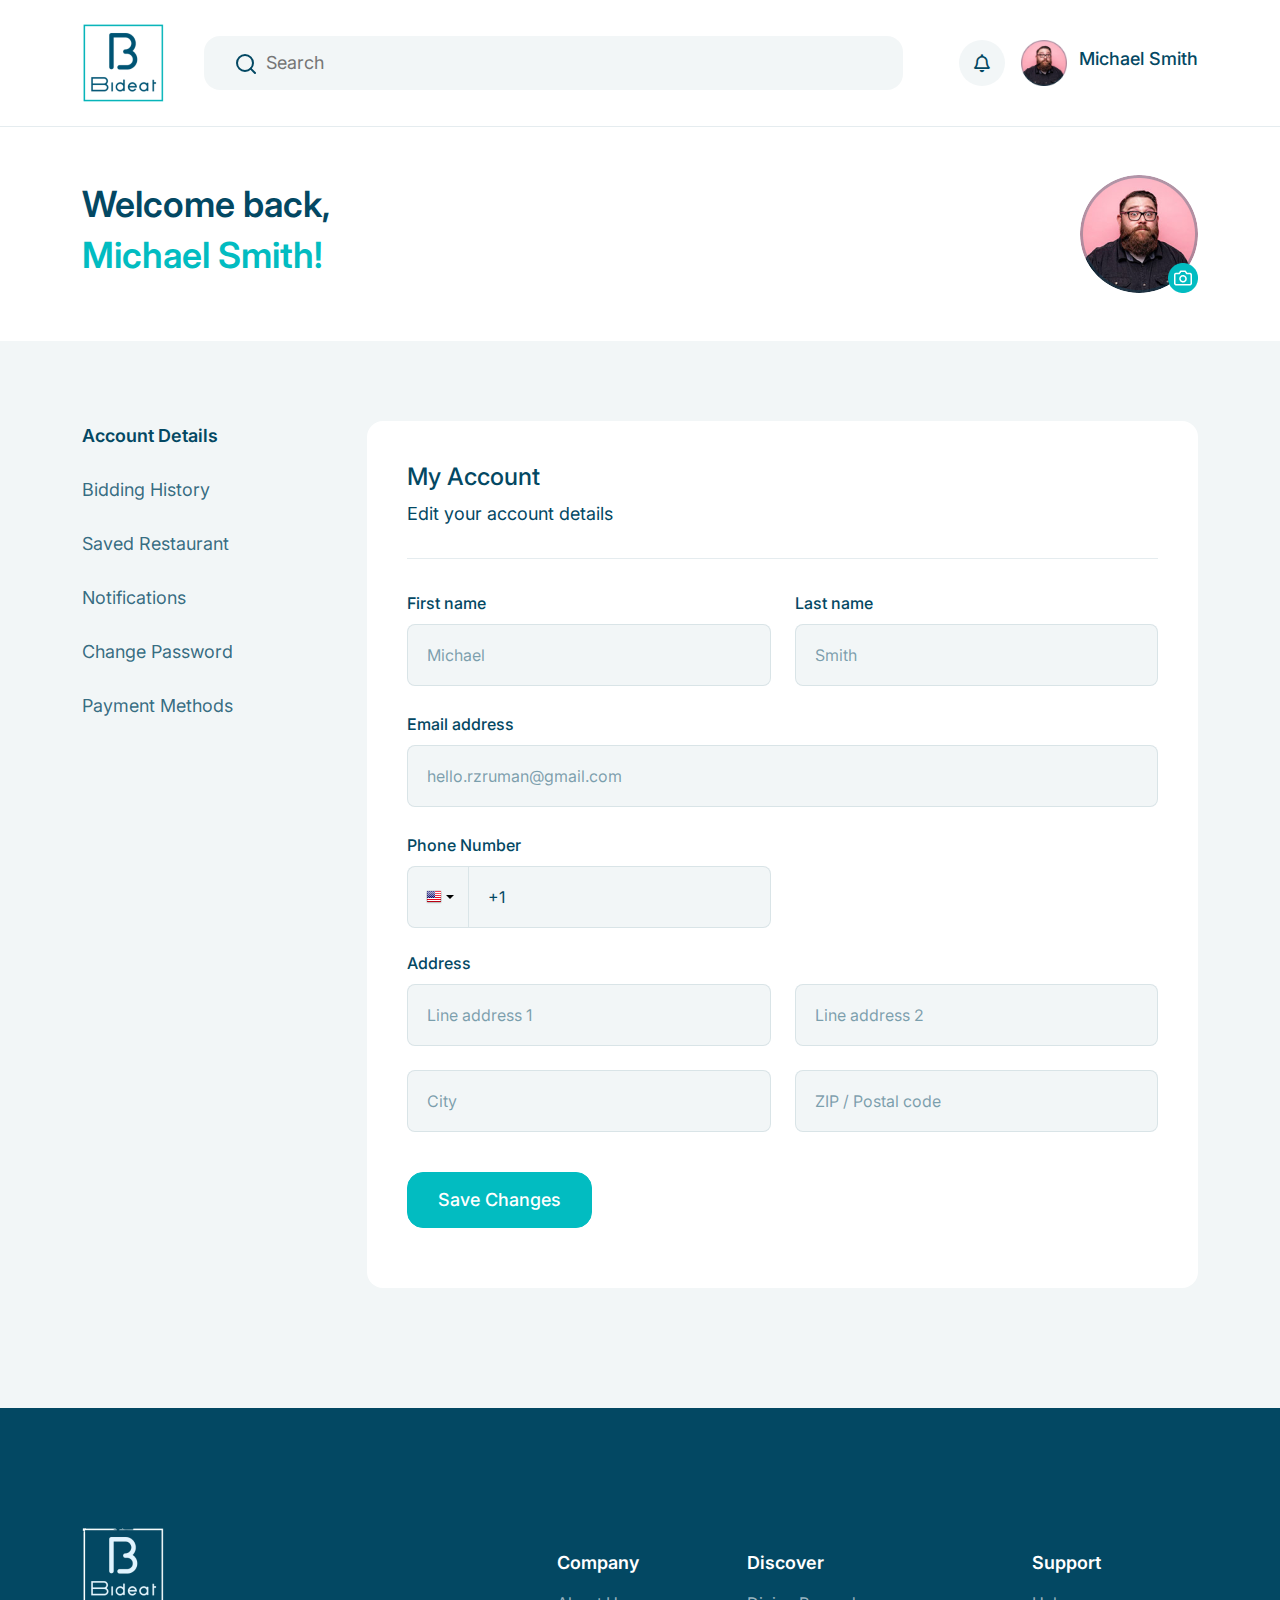
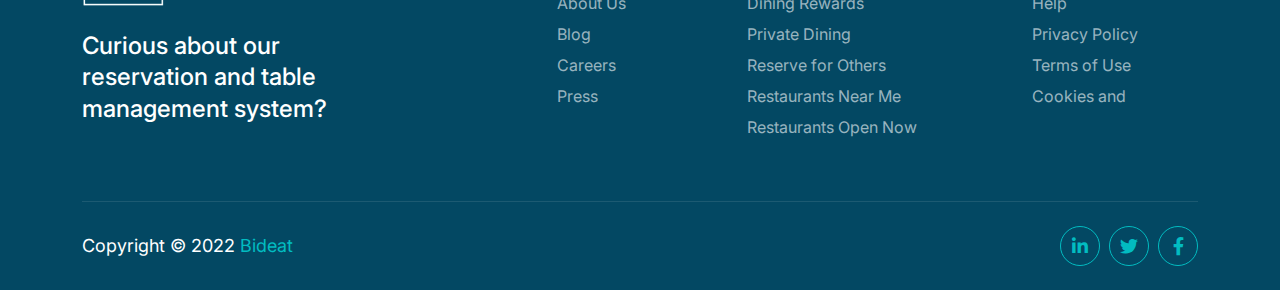
==== account.html @ 21fbded3 "bid confirmation" ====
<!DOCTYPE html>
<html lang="zxx">

<head>
    <!-- Required meta tags -->
    <meta charset="utf-8" />
    <meta name="viewport" content="width=device-width, initial-scale=1, shrink-to-fit=no" />
    <title>Bideat</title>
    <link rel="icon" href="img/favicon.png" type="image/png">
    <!-- Bootstrap CSS -->
    <link rel="stylesheet" href="css/bootstrap.min.css" />
    <!-- animate CSS -->
    <link rel="stylesheet" href="css/animate.css" />
    <!-- themify icon CSS -->
    <link rel="stylesheet" href="vendors/font-awesome/css/all.min.css" />
    <!-- swiper CSS -->
    <link rel="stylesheet" href="vendors/swiper/swiper.min.css" />
    <!-- niceselect CSS -->
    <link rel="stylesheet" href="vendors/niceselect/css/nice-select.css" />
    <!-- intlInputPhone CSS -->
    <link rel="stylesheet" href="css/intlInputPhone.min.css" />
    <!-- gijgo CSS -->
    <link href="vendors/gijgo/gijgo.min.css" rel="stylesheet" type="text/css" />
    <!-- style CSS -->
    <link rel="stylesheet" href="css/style.css" />
</head>

<body>
    <header class="cre_header_part">
        <div class="cre_header_part_wrapper">
            <nav class="navbar navbar-expand-xl navbar-light p-0">
                <div class="container custom_container">
                    <a class="navbar-brand" href="index.html">
                        <img src="img/logo.png" alt="#" srcset="img/logo_2x.png 2x" class="main_logo">
                        <img src="img/logo.png" alt="#" srcset="img/logo_2x.png 2x" class="sticky_logo">
                    </a>

                    <div class="collapse navbar-collapse justify-content-center " id="navbarNavAltMarkup">
                        <div class="search_form">
                            <form action="#">
                                <input type="text" placeholder="Search">
                                <button type="submit" class="search_icon p-0 border-0 bg-transparent">
                                    <img src="img/icon/search.svg" alt="#">
                                </button>
                            </form>
                        </div>
                    </div>
                    <div class="profile_header_btn d-flex align-items-center">
                        <div class="mobile_collaps_icon me-3 d-flex align-items-center">
                            <button class="border-0 bg-transparent d-xl-none" type="button" data-bs-toggle="offcanvas"
                                data-bs-target="#offcanvasWithBothOptions" aria-controls="offcanvasWithBothOptions">
                                <i class="fas fa-bars fs-2"></i>
                            </button>
                        </div>
                        <a class="notifation_btn me-3" href="#"><i class="far fa-bell"></i></a>
                        <div class="cre_profile_dropdown dropdown">
                            <button class="p-0 bg-transparent border-0 dropdown-toggle" type="button"
                                data-bs-toggle="dropdown" aria-expanded="false">
                                <img src="img/profile.png" alt="#" class="profile_img">
                                <h4 class="name d-none d-lg-block">Michael Smith</h4>
                            </button>
                            <div class="dropdown-menu">
                                <div class="profile_part_wrapper d-flex align-items-center justify-content-between">
                                    <div class="profile_details d-flex align-items-center">
                                        <img src="img/profile.png" alt="#" class="profile_img">
                                        <h5 class="title ms-3 mb-0">Hello, Michael! <a href="#">View profile</a> </h5>
                                    </div>
                                    <a href="#">
                                        <i class="fas fa-chevron-right"></i>
                                    </a>
                                </div>
                                <div class="dropdown-menu-item">
                                    <a class="dropdown-item" href="#">
                                        <img src="img/icon/hammer.svg" alt="#"> Bidding History
                                    </a>
                                </div>
                                <div class="dropdown-menu-item">
                                    <a class="dropdown-item" href="#">
                                        <img src="img/icon/heart_2.svg" alt="#"> Saved Restaurants
                                    </a>
                                </div>
                                <div class="dropdown-menu-item">
                                    <a class="dropdown-item" href="#">
                                        <img src="img/icon/settings.svg" alt="#"> Account
                                    </a>
                                </div>
                                <div class="dropdown-menu-item">
                                    <a class="dropdown-item" href="#">
                                        <img src="img/icon/log-out.svg" alt="#"> Log out
                                    </a>
                                </div>
                            </div>
                        </div>
                    </div>
                </div>
            </nav>
        </div>
    </header>

    <!-- profile breadcrumb here -->
    <div class="profile_breadcrumb py-5" data-bg-color="#fff">
        <div class="container custom_container">
            <div class="row align-items-center">
                <div class="col-lg-6">
                    <div class="cre_breadcrumb_content">
                        <h3 class="title">Welcome back,</h3>
                        <h3 class="name base_color_1">Michael Smith!</h3>
                    </div>
                </div>
                <div class="col-lg-6 text-lg-end">
                    <div class="cre_profile_img position-relative">
                        <img src="img/profile.png" class="rounded-pill" alt="#">
                        <label for="upload" class="position-absolute end-0 bottom-0 cursor-pointer"><img
                                src="img/upload.png" alt="#"></label>
                        <input type="file" id="upload" hidden>
                    </div>
                </div>
            </div>
        </div>
    </div>
    <!-- profile breadcrumb end -->

    <!-- section here -->
    <div class="cre_section section_padding pt-80" data-bg-color="#F2F6F7">
        <div class="container custom_container">
            <div class="row justify-content-center">
                <div class="col-lg-12">
                    <div class="account_section_wrapper">
                        <div class="row">
                            <div class="col-lg-3">
                                <div class="account_section_nav flex-column nav-pills me-3" id="v-pills-tab"
                                    role="tablist" aria-orientation="vertical">
                                    <button class="nav-link active" data-bs-toggle="pill"
                                        data-bs-target="#v-pills-Account" type="button" role="tab">
                                        Account Details
                                    </button>
                                    <button class="nav-link" data-bs-toggle="pill" data-bs-target="#v-pills-Bidding"
                                        type="button" role="tab">
                                        Bidding History
                                    </button>
                                    <button class="nav-link" data-bs-toggle="pill" data-bs-target="#v-pills-Restaurant"
                                        type="button" role="tab">
                                        Saved Restaurant
                                    </button>
                                    <button class="nav-link" data-bs-toggle="pill"
                                        data-bs-target="#v-pills-Notifications" type="button" role="tab">
                                        Notifications
                                    </button>
                                    <button class="nav-link" data-bs-toggle="pill" data-bs-target="#v-pills-Password"
                                        type="button" role="tab">
                                        Change Password
                                    </button>
                                    <button class="nav-link" data-bs-toggle="pill" data-bs-target="#v-pills-Payment"
                                        type="button" role="tab">
                                        Payment Methods
                                    </button>
                                </div>
                            </div>
                            <div class="col-lg-9">
                                <div class="tab-content" id="v-pills-tabContent">
                                    <div class="tab-pane fade show active" id="v-pills-Account" role="tabpanel">
                                        <div class="account_content_wrapper">
                                            <div class="account_content_title">
                                                <h4 class="title">My Account</h4>
                                                <p class="description">Edit your account details</p>
                                            </div>
                                            <form action="#">
                                                <div class="form_content_wrapper">
                                                    <div class="row">
                                                        <div class="col-lg-6">
                                                            <div class="form-group">
                                                                <label for="first_name">First name</label>
                                                                <input type="text" id="first_name" name="first_name"
                                                                    class="form-control cu_input" placeholder="Michael">
                                                            </div>
                                                        </div>
                                                        <div class="col-lg-6">
                                                            <div class="form-group">
                                                                <label for="last_name">Last name</label>
                                                                <input type="text" id="last_name" name="last_name"
                                                                    class="form-control cu_input" placeholder="Smith">
                                                            </div>
                                                        </div>
                                                    </div>
                                                    <div class="form-group">
                                                        <label for="email">Email address</label>
                                                        <input type="email" id="email" name="email"
                                                            class="form-control cu_input"
                                                            placeholder="hello.rzruman@gmail.com">
                                                    </div>
                                                    <div class="row">
                                                        <div class="col-lg-6">
                                                            <div class="form-group">
                                                                <label for="mobile-number1">Phone Number</label>
                                                                <input type="tel" id="mobile-number1"
                                                                    class="form-control cu_input"
                                                                    placeholder="Phone number">
                                                            </div>
                                                        </div>
                                                    </div>
                                                    <div class="row">
                                                        <label for="address_1">Address</label>
                                                        <div class="col-lg-6">
                                                            <div class="form-group">
                                                                <input type="text" id="address_1" name="address_1"
                                                                    class="form-control cu_input"
                                                                    placeholder="Line address 1">
                                                            </div>
                                                        </div>
                                                        <div class="col-lg-6">
                                                            <div class="form-group">
                                                                <input type="text" id="address_1" name="address_2"
                                                                    class="form-control cu_input"
                                                                    placeholder="Line address 2">
                                                            </div>
                                                        </div>
                                                        <div class="col-lg-6">
                                                            <div class="form-group">
                                                                <input type="text" id="City" name="City"
                                                                    class="form-control cu_input" placeholder="City">
                                                            </div>
                                                        </div>
                                                        <div class="col-lg-6">
                                                            <div class="form-group">
                                                                <input type="text" id="Postal_code" name="Postal_code"
                                                                    class="form-control cu_input"
                                                                    placeholder="ZIP / Postal code">
                                                            </div>
                                                        </div>
                                                    </div>
                                                    <button type="submit" class="cu_btn btn_3 mt-3 rounded-4">Save
                                                        Changes</button>
                                                </div>
                                            </form>
                                        </div>
                                    </div>
                                    <div class="tab-pane fade" id="v-pills-Bidding" role="tabpanel">
                                        <div class="account_content_wrapper">
                                            <div class="table_content_title mb-3 d-flex align-items-center justify-content-between">
                                                <h4 class="title">My Bids</h4>
                                                <div class="tab_select_item">
                                                    <h5 class="mb-0">Today</h5>
                                                    <select class="niceSelect">
                                                        <option selected>Time</option>
                                                        <option value="1">5pm-7pm</option>
                                                        <option value="2">7pm-9pm</option>
                                                        <option value="3">9pm-11pm</option>
                                                    </select>
                                                </div>
                                            </div>
                                            <table class="table">
                                                <thead>
                                                    <tr>
                                                        <th scope="col">Item name</th>
                                                        <th scope="col">Bid amount</th>
                                                        <th scope="col">Total bids</th>
                                                        <th scope="col">Bid Status</th>
                                                        <th scope="col">Time left</th>
                                                    </tr>
                                                </thead>
                                                <tbody>
                                                    <tr>
                                                        <th scope="row">
                                                            <div class="card_box d-flex align-items-center">
                                                                <img src="img/card_img_01.png" alt="#">
                                                                <h5 class="fs-6 ms-2">
                                                                    <a href="#">Bavette's Bar & <br> Boeuf, Chicago</a>
                                                                </h5>
                                                            </div>
                                                        </th>
                                                        <td>$40.0</td>
                                                        <td>20</td>
                                                        <td><span data-bg-color="#02BCC1">Won</span></td>
                                                        <td>Expired</td>
                                                    </tr>
                                                    <tr>
                                                        <th scope="row">
                                                            <div class="card_box d-flex align-items-center">
                                                                <img src="img/card_img_02.png" alt="#">
                                                                <h5 class="fs-6 ms-2">
                                                                    <a href="#">Bavette's Bar & <br> Boeuf, Chicago</a>
                                                                </h5>
                                                            </div>
                                                        </th>
                                                        <td>$40.0</td>
                                                        <td>20</td>
                                                        <td><span data-bg-color="#034863">Lost</span></td>
                                                        <td>Expired</td>
                                                    </tr>
                                                    <tr>
                                                        <th scope="row">
                                                            <div class="card_box d-flex align-items-center">
                                                                <img src="img/card_img_03.png" alt="#">
                                                                <h5 class="fs-6 ms-2">
                                                                    <a href="#">Bavette's Bar & <br> Boeuf, Chicago</a>
                                                                </h5>
                                                            </div>
                                                        </th>
                                                        <td>$40.0</td>
                                                        <td>20</td>
                                                        <td><span class="heading_color" data-bg-color="#C7DDE5">Highest Bidder</span></td>
                                                        <td>01:15:01:21</td>
                                                    </tr>
                                                    <tr>
                                                        <th scope="row">
                                                            <div class="card_box d-flex align-items-center">
                                                                <img src="img/card_img_04.png" alt="#">
                                                                <h5 class="fs-6 ms-2">
                                                                    <a href="#">Bavette's Bar & <br> Boeuf, Chicago</a>
                                                                </h5>
                                                            </div>
                                                        </th>
                                                        <td>$40.0</td>
                                                        <td>20</td>
                                                        <td><span data-bg-color="#ED401A">Outbid</span></td>
                                                        <td>01:15:01:21</td>
                                                    </tr>
                                                </tbody>
                                            </table>
                                        </div>
                                    </div>
                                    <div class="tab-pane fade" id="v-pills-Restaurant" role="tabpanel">
                                        <div class="account_content_wrapper">
                                            <div class="account_content_title">
                                                <h4 class="title">Saved Restaurants</h4>
                                            </div>
                                            <div class="row">
                                                <div class="col-lg-12">
                                                    <div class="restaurent_list d-flex flex-wrap justify-content-between align-items-center">
                                                        <div class="restaurent_content_wrapper d-flex flex-wrap align-items-center">
                                                            <img src="img/restaurent_img_01.png" alt="#">
                                                            <div class="restaurent_content ms-md-4 mt-3 mt-md-0">
                                                                <h5 class="fs-6">Bavette's Bar & Boeuf, Chicago</h5>
                                                                <p class="description">218 W Kinzie St, Chicago, IL 60654</p>
                                                                <div class="rating fs-6 d-flex align-items-center">
                                                                    <i class="fas fa-star me-1 base_color_3"></i>
                                                                    <i class="fas fa-star me-1 base_color_3"></i>
                                                                    <i class="fas fa-star me-1 base_color_3"></i>
                                                                    <i class="fas fa-star me-1 base_color_3"></i>
                                                                    <i class="fas fa-star me-1 base_color_3"></i>
                                                                    5.0
                                                                </div>
                                                                <h6 class="d-flex align-items-center">
                                                                    <a href="#" class="save_btn">
                                                                        <div class="tricker">
                                                                            <img src="img/icon/heart_1.svg" alt="#">
                                                                        </div>
                                                                        Remove from saved restaurants
                                                                    </a>
                                                                </h6>
                                                            </div>
                                                        </div>
                                                        <a href="#" class="cu_btn btn_3 mt-3 rounded-4">Place a Bid</a>
                                                    </div>
                                                    <div class="restaurent_list d-flex flex-wrap justify-content-between align-items-center">
                                                        <div class="restaurent_content_wrapper d-flex flex-wrap align-items-center">
                                                            <img src="img/restaurent_img_01.png" alt="#">
                                                            <div class="restaurent_content ms-md-4 mt-3 mt-md-0">
                                                                <h5 class="fs-6">Bavette's Bar & Boeuf, Chicago</h5>
                                                                <p class="description">218 W Kinzie St, Chicago, IL 60654</p>
                                                                <div class="rating fs-6 d-flex align-items-center">
                                                                    <i class="fas fa-star me-1 base_color_3"></i>
                                                                    <i class="fas fa-star me-1 base_color_3"></i>
                                                                    <i class="fas fa-star me-1 base_color_3"></i>
                                                                    <i class="fas fa-star me-1 base_color_3"></i>
                                                                    <i class="fas fa-star me-1 base_color_3"></i>
                                                                    5.0
                                                                </div>
                                                                <h6 class="d-flex align-items-center">
                                                                    <a href="#" class="save_btn">
                                                                        <div class="tricker">
                                                                            <img src="img/icon/heart_1.svg" alt="#">
                                                                        </div>
                                                                        Remove from saved restaurants
                                                                    </a>
                                                                </h6>
                                                            </div>
                                                        </div>
                                                        <a href="#" class="cu_btn btn_3 mt-3 rounded-4">Place a Bid</a>
                                                    </div>
                                                </div>
                                            </div>
                                        </div>
                                    </div>
                                    <div class="tab-pane fade" id="v-pills-Notifications" role="tabpanel">
                                        <div class="account_content_wrapper">
                                            <div class="account_content_title">
                                                <h4 class="title">Notifications</h4>
                                            </div>
                                            <form action="#">
                                                <h5 class="title mb-2">Notify me when:</h5>
                                                <div class="form-check mb-1">
                                                    <input class="form-check-input" type="checkbox" value="" id="invalidCheck1">
                                                    <label class="form-check-label mb-0" for="invalidCheck1">
                                                        Another user outbids me
                                                    </label>
                                                </div>
                                                <div class="form-check mb-1">
                                                    <input class="form-check-input" type="checkbox" value="" id="invalidCheck2">
                                                    <label class="form-check-label mb-0" for="invalidCheck2">
                                                        The bidding process end
                                                    </label>
                                                </div>
                                                <h5 class="title mb-2 mt-4">Notify me by:</h5>
                                                <div class="form-check mb-1">
                                                    <input class="form-check-input" type="checkbox" value="" id="invalidCheck3">
                                                    <label class="form-check-label mb-0" for="invalidCheck3">
                                                        Another user outbids me
                                                    </label>
                                                </div>
                                                <div class="form-check mb-1">
                                                    <input class="form-check-input" type="checkbox" value="" id="invalidCheck4">
                                                    <label class="form-check-label mb-0" for="invalidCheck4">
                                                        The bidding process end
                                                    </label>
                                                </div>
                                                <button type="submit" class="cu_btn btn_3 mt-3 rounded-4">Save</button>
                                            </form>
                                        </div>
                                    </div>
                                    <div class="tab-pane fade" id="v-pills-Password" role="tabpanel">
                                        <div class="account_content_wrapper">
                                            <div class="account_content_title">
                                                <h4 class="title">Change Password</h4>
                                                <p class="description">Please choose a password that is at least 8 characters long.</p>
                                            </div>
                                            <form action="#">
                                                <div class="row">
                                                    <div class="col-lg-6">
                                                        <div class="form_content_wrapper">
                                                            <div class="form-group">
                                                                <label for="email">Old password</label>
                                                                <input type="password" id="old_password" name="old_password"
                                                                    class="form-control cu_input" placeholder="Old password">
                                                            </div>
                                                            <div class="form-group">
                                                                <label for="email">New password</label>
                                                                <input type="password" id="new_password" name="new_password"
                                                                    class="form-control cu_input" placeholder="New password">
                                                            </div>
                                                            <div class="form-group">
                                                                <label for="email">Confirm new password</label>
                                                                <input type="password" id="confirm_password" name="confirm_password"
                                                                    class="form-control cu_input" placeholder="New password">
                                                            </div>
                                                            <button type="submit" class="cu_btn btn_3 mt-3 rounded-4">Update Password</button>
                                                        </div>
                                                    </div>
                                                </div>
                                            </form>
                                        </div>
                                    </div>
                                    <div class="tab-pane fade" id="v-pills-Payment" role="tabpanel">
                                        <div class="account_content_wrapper">
                                            <div class="account_content_title">
                                                <h4 class="title">Payment Methods</h4>
                                            </div>
                                            <div class="payment_content_wrapper text-center pt-lg-4">
                                                <img src="img/icon/payment.svg" alt="#" class="mb-4">
                                                <h5 class="title mb-3">No payment methods added</h5>
                                                <p class="description">Add cards to your account for faster checkouts with <br>
                                                 reservation holds, takeout, experiences, and much more.</p>
                                                 <button type="button" class="cu_btn btn_3 mt-4 rounded-4" data-bs-toggle="modal" data-bs-target="#Payment_Method">
                                                    Add Payment Method
                                                  </button>
                                            </div>
                                        </div>
                                    </div>
                                </div>
                            </div>
                        </div>
                    </div>
                </div>
            </div>
        </div>
    </div>
    <!-- section end -->

    <!-- Modal -->
    <div class="payment_method_modal modal fade" id="Payment_Method" tabindex="-1" aria-labelledby="Payment_MethodLabel" aria-hidden="true">
        <div class="modal-dialog modal-dialog-centered modal-lg">
            <div class="modal-content">
                <form action="#"></form>
                    <div class="modal-header align-items-start">
                        <div class="header-content">
                            <h4 class="modal-title mb-2" id="Payment_MethodLabel">Add Payment Method</h4>
                            <p class="description">Your full card number won’t be shared with restaurants, and your 
                                card will only be charged when you opt to pay with Bideat.</p>
                        </div>
                        <button type="button" class="btn-close" data-bs-dismiss="modal" aria-label="Close"></button>
                    </div>
                    <div class="modal-body form_content_wrapper py-lg-4 my-3">
                        <div class="row">
                            <div class="col-lg-6">
                                <div class="form-group">
                                    <input type="text" id="card_name" name="card_name" class="form-control cu_input"
                                    placeholder="Name on card">
                                </div>
                            </div>
                            <div class="col-lg-6">
                                <div class="form-group">
                                    <input type="text" id="card_number" name="card_number" class="form-control cu_input"
                                    placeholder="1234 1234 1254 1541">
                                </div>
                            </div>
                            <div class="col-lg-4">
                                <div class="form-group">
                                    <input type="text" id="MM/YY" name="MM/YY" class="form-control cu_input"
                                    placeholder="MM/YY">
                                </div>
                            </div>
                            <div class="col-lg-4">
                                <div class="form-group">
                                    <input type="text" id="CVV" name="CVV" class="form-control cu_input"
                                    placeholder="CVV">
                                </div>
                            </div>
                            <div class="col-lg-4">
                                <div class="form-group">
                                    <input type="text" id="zip_code" name="zip_code" class="form-control cu_input"
                                    placeholder="ZIp code">
                                </div>
                            </div>
                        </div>
                    </div>
                    <div class="modal-footer">
                        <button type="button" class="p-0 border-0 bg-transparent cancel_btn me-4" data-bs-dismiss="modal">Cancel</button>
                        <button type="button" class="cu_btn btn_3">Add Payment Method</button>
                    </div>
                </form>
            </div>
        </div>
    </div>

    <!-- footer section here -->
    <section class="cre_footer_section padding_top" data-bg-color="#034863">
        <div class="container custom_container">
            <div class="row justify-content-between">
                <div class="col-lg-5 col-sm-12">
                    <div class="cre_footer_widget">
                        <img src="img/footer_logo.png" alt="#" srcset="img/logo_2x.png 2x" class="footer_logo mb-4">
                        <h4 class="description text-white">Curious about our <br> reservation and table <br> management
                            system?</h4>
                    </div>
                </div>
                <div class="col-lg-2 col-sm-4">
                    <div class="cre_footer_widget mt-lg-4">
                        <h2 class="widget_title">
                            Company
                        </h2>
                        <ul class="footer_menu">
                            <li><a href="#">About Us</a></li>
                            <li><a href="#">Blog</a></li>
                            <li><a href="#">Careers</a></li>
                            <li><a href="#">Press</a></li>
                        </ul>
                    </div>
                </div>
                <div class="col-lg-3 col-sm-4">
                    <div class="cre_footer_widget mt-lg-4">
                        <h2 class="widget_title">
                            Discover
                        </h2>
                        <ul class="footer_menu">
                            <li><a href="#">Dining Rewards</a></li>
                            <li><a href="#">Private Dining</a></li>
                            <li><a href="#">Reserve for Others</a></li>
                            <li><a href="#">Restaurants Near Me</a></li>
                            <li><a href="#">Restaurants Open Now</a></li>
                        </ul>
                    </div>
                </div>
                <div class="col-lg-2 col-sm-4">
                    <div class="cre_footer_widget mt-lg-4">
                        <h2 class="widget_title">
                            Support
                        </h2>
                        <ul class="footer_menu">
                            <li><a href="#">Help</a></li>
                            <li><a href="#">Privacy Policy</a></li>
                            <li><a href="#">Terms of Use</a></li>
                            <li><a href="#">Cookies and</a></li>
                        </ul>
                    </div>
                </div>
                <div class="cre_col_lg_12">
                    <div class="cre_copyright_content d-sm-flex align-items-center justify-content-between">
                        <div class="copyright_content_inner">
                            <p>Copyright © 2022 <span class="base_color_1">Bideat</span></p>
                        </div>
                        <div class="copyright_content_inner">
                            <div class="social_icon">
                                <a href="#"><i class="fab fa-linkedin-in"></i></a>
                                <a href="#"><i class="fab fa-twitter"></i></a>
                                <a href="#"><i class="fab fa-facebook-f"></i></a>
                            </div>
                        </div>
                    </div>
                </div>
            </div>
        </div>
    </section>
    <!-- footer section end -->

    <!--offcanvas menu -->
    <div class="offcanvas offcanvas-start" data-bs-scroll="true" tabindex="-1" id="offcanvasWithBothOptions"
        aria-labelledby="offcanvasWithBothOptionsLabel">
        <div class="offcanvas-header">
            <img src="img/logo.png" alt="#" srcset="img/logo_2x.png 2x" class="main_logo">
            <button type="button" class="btn-close" data-bs-dismiss="offcanvas" aria-label="Close"></button>
        </div>
        <div class="offcanvas-body">
            <div class="search_form">
                <form action="#">
                    <input type="text" placeholder="Search">
                    <button type="submit" class="search_icon p-0 border-0 bg-transparent">
                        <img src="img/icon/search.svg" alt="#">
                    </button>
                </form>
            </div>
        </div>
    </div>



    <a class="cre_top_scroll">
        <i class="fas fa-angle-up"></i>
    </a>

    <!-- jquery slim -->
    <script src="js/jquery.min.js"></script>
    <!-- jquery slim -->
    <script src="js/popper.min.js"></script>
    <!-- bootstarp js -->
    <script src="js/bootstrap.min.js"></script>
    <!-- swiper js -->
    <script src="vendors/swiper/swiper.min.js"></script>
    <!-- wow js -->
    <script src="vendors/wow/wow.min.js"></script>
    <!-- niceselect js -->
    <script src="vendors/niceselect/js/jquery.nice-select.min.js"></script>
    <!-- intlInputPhone js -->
    <script src="js/intlInputPhone.min.js"></script>
    <!-- gijgo js -->
    <script src="vendors/gijgo/gijgo.min.js" type="text/javascript"></script>
    <!-- custom js -->
    <script src="js/custom.js"></script>
</body>

</html>
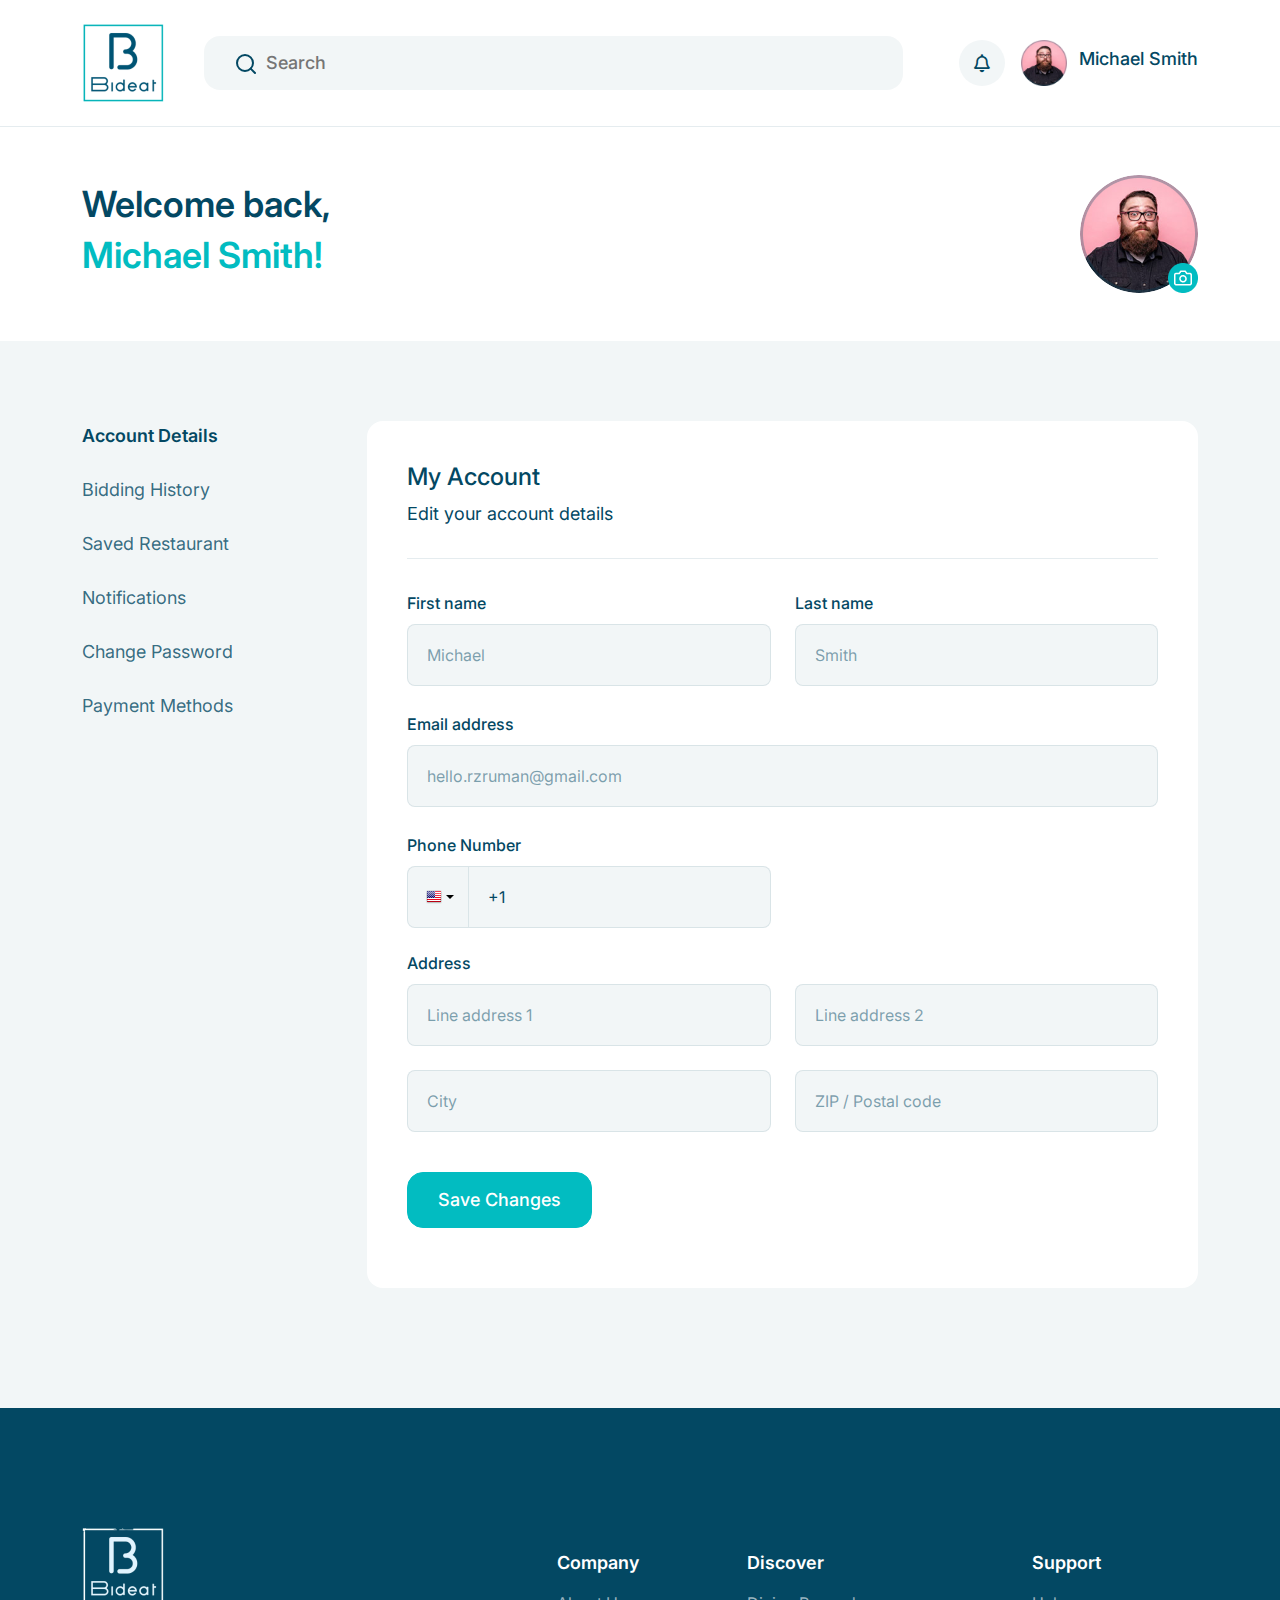
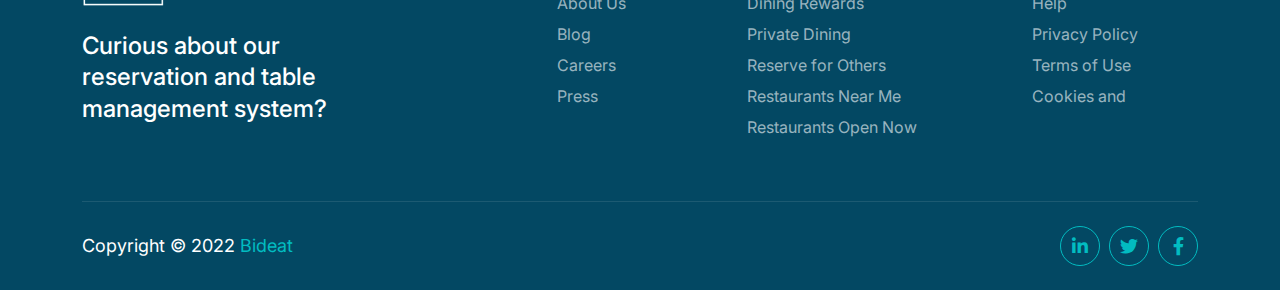
==== commit 13acabf6: "sub page" ====
--- a/account.html
+++ b/account.html
@@ -238,20 +238,12 @@
                                         <div class="account_content_wrapper">
                                             <div class="table_content_title mb-3 d-flex align-items-center justify-content-between">
                                                 <h4 class="title">My Bids</h4>
-                                                <div class="tab_select_item">
-                                                    <h5 class="mb-0">Today</h5>
-                                                    <select class="niceSelect">
-                                                        <option selected>Time</option>
-                                                        <option value="1">5pm-7pm</option>
-                                                        <option value="2">7pm-9pm</option>
-                                                        <option value="3">9pm-11pm</option>
-                                                    </select>
-                                                </div>
+                                                
                                             </div>
                                             <table class="table">
                                                 <thead>
                                                     <tr>
-                                                        <th scope="col">Item name</th>
+                                                        <th scope="col">Restaurant</th>
                                                         <th scope="col">Bid amount</th>
                                                         <th scope="col">Total bids</th>
                                                         <th scope="col">Bid Status</th>
--- a/css/style.css
+++ b/css/style.css
@@ -220,7 +220,7 @@
 
 @media (min-width: 1300px) {
   .custom_container {
-    max-width: 1200px;
+    max-width: 1270px;
   }
 }
 .cre_section_title {
@@ -366,6 +366,98 @@
   margin-bottom: 40px;
 }
 
+.border_top {
+  border-top: 1px solid rgba(3, 72, 99, 0.15);
+}
+
+.reset_password_wrapper {
+  box-shadow: 0 20px 70px rgba(178, 135, 135, 0.15);
+  background-color: #fff;
+  border-radius: 6px;
+}
+.reset_password_wrapper .content_header {
+  padding: 25px 30px;
+  border-bottom: 1px solid rgba(3, 72, 99, 0.1);
+}
+.reset_password_wrapper .main_content {
+  padding: 40px 40px 25px;
+  text-align: left;
+}
+.reset_password_wrapper .main_content .title {
+  margin-bottom: 30px;
+  font-weight: 600;
+}
+.reset_password_wrapper .main_content .desription {
+  margin-bottom: 15px;
+}
+.reset_password_wrapper .main_content .note {
+  margin: 40px 0 25px;
+  text-align: center;
+}
+.reset_password_wrapper .main_content .note a {
+  color: #034863;
+  font-weight: 600;
+  text-transform: capitalize;
+}
+.reset_password_wrapper .main_content .note a:hover {
+  color: #02BCC1;
+}
+.reset_password_wrapper .content_footer {
+  padding: 20px;
+  background-color: #F2F6F7;
+}
+.reset_password_wrapper .content_footer a {
+  color: #034863;
+  font-weight: 600;
+}
+.reset_password_wrapper .content_footer a:hover {
+  color: #02BCC1;
+}
+
+@media (max-width: 991px) {
+  .reset_password_wrapper {
+    padding: 30px 15px;
+  }
+
+  .reset_password_wrapper p {
+    font-size: 18px;
+    line-height: 28px;
+  }
+
+  .reset_password_wrapper .content_header {
+    padding: 25px 15px;
+  }
+  .reset_password_wrapper .main_content {
+    padding: 20px 0 20px;
+    text-align: center;
+  }
+  .reset_password_wrapper .main_content .title {
+    margin-bottom: 15px;
+  }
+  .reset_password_wrapper .main_content .note {
+    margin: 20px 0 15px;
+  }
+  .reset_password_wrapper .content_footer {
+    padding: 15px;
+  }
+}
+.cre_tarms_wrapper .title {
+  margin-bottom: 15px;
+}
+
+.cre_tarms_wrapper .tarms_item .description:not(:last-child) {
+  margin-bottom: 15px;
+}
+
+ul.list-style {
+  margin: 0;
+  padding: 0 0 0 19px;
+}
+
+ul.list-style li {
+  margin-bottom: 10px;
+}
+
 /**************** common css end ****************/
 /******** base color css ********/
 button:active {
@@ -771,10 +863,10 @@
   background: rgba(3, 72, 99, 0.05);
   border-radius: 16px;
   border: 0px solid transparent;
-  font-weight: 400;
+  font-weight: 500;
   font-size: 18px;
   line-height: 30px;
-  color: rgba(3, 13, 17, 0.4);
+  color: #030D11;
   padding: 12px 62px;
 }
 
@@ -1169,6 +1261,10 @@
 .slider_pagination span.slider_prev_one:hover img, .slider_pagination span.slider_next_one:hover img {
   filter: brightness(0) invert(1);
 }
+.slider_pagination span.slider_prev_one.base_bg:hover, .slider_pagination span.slider_next_one.base_bg:hover {
+  background-color: #02BCC1;
+  border-color: #02BCC1;
+}
 
 .restaurants_thumb .slider_nav {
   z-index: 9;
@@ -1326,6 +1422,9 @@
   border-bottom: 1px solid rgba(188, 188, 188, 0.37);
 }
 
+.cre_card_item .card_thumb img {
+  width: 100%;
+}
 .cre_card_item.style_01 {
   background-color: #034863;
   border-radius: 16px;
@@ -1335,6 +1434,9 @@
 .cre_card_item.style_01 .card_content_wrapper {
   padding: 27px 30px;
 }
+.cre_card_item.style_01 .card_content_wrapper span {
+  display: block;
+}
 .cre_card_item.style_02 {
   background-color: #fff;
   border-radius: 16px;
@@ -1343,6 +1445,9 @@
 .cre_card_item.style_02 .card_content_wrapper {
   padding: 27px 30px;
 }
+.cre_card_item.style_02 .card_content_wrapper span {
+  display: block;
+}
 @media (max-width: 991px) {
   .cre_card_item.style_02 {
     text-align: center;
@@ -1357,6 +1462,18 @@
 }
 .cre_card_item.style_02:hover .card_thumb img {
   transform: scale(1.1);
+}
+.cre_card_item.border_style {
+  border: 1px solid rgba(3, 72, 99, 0.15);
+  box-shadow: 0px 0px 20px rgba(203, 203, 203, 0.25);
+}
+.cre_card_item.border_style .card_content_wrapper span {
+  margin-top: 8px;
+}
+@media (max-width: 991px) {
+  .cre_card_item.border_style {
+    margin-bottom: 30px;
+  }
 }
 
 .modal_content_wrapper .devider {
@@ -1768,6 +1885,11 @@
   margin-right: 8px;
   opacity: 0.6;
 }
+@media (max-width: 991px) {
+  .text_box_header .text_box_meta {
+    justify-content: center;
+  }
+}
 .text_box_header .text_box_meta .meta_item {
   width: 32px;
   height: 32px;
@@ -1776,6 +1898,9 @@
   display: inline-grid;
   place-content: center;
 }
+.text_box_header .text_box_meta .save_btn.saved .tricker img {
+  filter: brightness(0.5) invert(0);
+}
 
 .text_box_body {
   padding-bottom: 24px;
@@ -1827,6 +1952,277 @@
   text-align: center;
 }
 
+.cre_restaurant_details .text_box_header {
+  padding-bottom: 16px;
+  margin-bottom: 16px;
+}
+.cre_restaurant_details .cu_btn.xs_btn {
+  padding: 10px 20px;
+  font-size: 15px;
+}
+.cre_restaurant_details .read_more_btn {
+  font-weight: 600;
+  font-size: 18px;
+  line-height: 26px;
+  color: #034863;
+  margin-top: 16px;
+  text-transform: capitalize;
+}
+.cre_restaurant_details .read_more_btn:hover {
+  color: #02BCC1;
+}
+@media (max-width: 991px) {
+  .cre_restaurant_details .text_box_header .text_box_meta {
+    justify-content: flex-start;
+  }
+}
+
+.restaurant_meta {
+  padding-bottom: 12px;
+  margin-bottom: 12px;
+  border-bottom: 1px solid rgba(3, 72, 99, 0.2);
+}
+.restaurant_meta .Reservation_content {
+  display: flex;
+  flex-wrap: wrap;
+  align-items: center;
+}
+.restaurant_meta .Reservation_content .Reservation_item:not(:last-child) {
+  margin-right: 22px;
+}
+.restaurant_meta .Reservation_content .Reservation_item p {
+  font-weight: 400;
+  font-size: 14px;
+  line-height: 26px;
+  color: rgba(3, 72, 99, 0.6);
+}
+.restaurant_meta .Reservation_content .Reservation_item h4 {
+  font-weight: 500;
+  font-size: 16px;
+  line-height: 26px;
+  color: #034863;
+}
+.restaurant_meta .Reservation_action label {
+  font-size: 16px;
+  line-height: 24px;
+  margin-right: 12px;
+}
+.restaurant_meta .cu_input {
+  max-width: 140px;
+  border: 1px solid rgba(3, 72, 99, 0.2);
+  border-radius: 12px;
+}
+@media (max-width: 576px) {
+  .restaurant_meta .cu_input {
+    margin: 8px 0;
+  }
+}
+
+.cre_restaurant_details_thumb .swiper-slide img {
+  display: block;
+  width: 100%;
+  height: 100%;
+  object-fit: cover;
+}
+.cre_restaurant_details_thumb .restaurant_thumb {
+  height: 80%;
+  width: 100%;
+}
+.cre_restaurant_details_thumb .restaurant_nav {
+  height: 20%;
+  box-sizing: border-box;
+  padding: 10px 0;
+}
+.cre_restaurant_details_thumb .swiper-slide img {
+  display: block;
+  width: 100%;
+  height: 100%;
+  object-fit: cover;
+}
+.cre_restaurant_details_thumb .swiper-container.restaurant_thumb {
+  position: relative;
+  z-index: 1;
+}
+.cre_restaurant_details_thumb .swiper-container.restaurant_thumb .swiper-prev,
+.cre_restaurant_details_thumb .swiper-container.restaurant_thumb .swiper-next {
+  position: absolute;
+  z-index: 1;
+  width: 50px;
+  height: 50px;
+  border-radius: 50%;
+  background-color: #fff;
+  display: inline-grid;
+  place-content: center;
+  left: 20px;
+  top: 50%;
+  transform: translateY(-50%);
+}
+.cre_restaurant_details_thumb .swiper-container.restaurant_thumb .swiper-prev:hover,
+.cre_restaurant_details_thumb .swiper-container.restaurant_thumb .swiper-next:hover {
+  background-color: #02BCC1;
+  color: #fff;
+}
+.cre_restaurant_details_thumb .swiper-container.restaurant_thumb .swiper-next {
+  left: auto;
+  right: 20px;
+}
+.cre_restaurant_details_thumb .swiper-container.restaurant_thumb {
+  position: relative;
+  z-index: 1;
+}
+.cre_restaurant_details_thumb .swiper-container.restaurant_thumb .swiper-prev,
+.cre_restaurant_details_thumb .swiper-container.restaurant_thumb .swiper-next {
+  position: absolute;
+  z-index: 1;
+  width: 50px;
+  height: 50px;
+  border-radius: 50%;
+  background-color: #fff;
+  display: inline-grid;
+  place-content: center;
+  left: 20px;
+  top: 50%;
+  transform: translateY(-50%);
+}
+.cre_restaurant_details_thumb .swiper-container.restaurant_thumb .swiper-next {
+  left: auto;
+  right: 20px;
+}
+.cre_restaurant_details_thumb .thumb_content h5 {
+  color: #fff;
+  text-transform: uppercase;
+  font-size: 24px;
+  margin-bottom: 0;
+  font-weight: 700;
+}
+@media only screen and (min-width: 992px) and (max-width: 1199.98px) {
+  .cre_restaurant_details_thumb .thumb_content h5 {
+    font-size: 18px;
+  }
+}
+.cre_restaurant_details_thumb .thumb_content p {
+  color: #fff;
+  font-size: 16px;
+  line-height: 19px;
+}
+.cre_restaurant_details_thumb .thumb_content {
+  width: 100%;
+}
+.cre_restaurant_details_thumb .swiper-pagination {
+  z-index: 9;
+  bottom: 20px;
+}
+.cre_restaurant_details_thumb .swiper-pagination-bullet {
+  width: 12px;
+  height: 12px;
+  background: #fff;
+  opacity: 1;
+}
+.cre_restaurant_details_thumb .swiper-pagination-bullet.swiper-pagination-bullet-active {
+  background-color: #02BCC1;
+}
+
+.cre_restaurant_details_section.sec_padding {
+  margin-top: 90px;
+  border-top: 1px solid rgba(3, 72, 99, 0.15);
+}
+.cre_restaurant_details_section .cre_restaurant_details {
+  padding: 37px;
+  border-right: 1px solid #D9E4E8;
+}
+@media (max-width: 991px) {
+  .cre_restaurant_details_section .cre_restaurant_details {
+    padding: 37px 0;
+    border: 0px solid transparent;
+  }
+}
+
+.restaurant_details_item h4 {
+  margin-bottom: 16px;
+  font-size: 18px;
+}
+.restaurant_details_item h5 {
+  font-size: 18px;
+  font-weight: 400;
+}
+.restaurant_details_item p {
+  font-weight: 400;
+  font-size: 16px;
+  line-height: 22px;
+  color: rgba(3, 72, 99, 0.8);
+}
+.restaurant_details_item:not(:last-child) {
+  border-bottom: 1px solid rgba(3, 72, 99, 0.15);
+  margin-bottom: 24px;
+  padding-bottom: 24px;
+}
+.restaurant_details_item .restaurant_content_wrapper {
+  display: grid;
+  grid-template-columns: repeat(2, 1fr);
+  grid-gap: 24px;
+}
+
+.location_list:not(:last-child) {
+  border-bottom: 1px solid rgba(3, 72, 99, 0.2);
+  padding-bottom: 20px;
+  margin-bottom: 20px;
+}
+.location_list img {
+  margin-right: 12px;
+}
+.location_list p, .location_list a {
+  color: #034863;
+  font-size: 18px;
+}
+.location_list.social a {
+  color: #02BCC1;
+  margin-right: 8px;
+}
+.location_list.select {
+  display: flex;
+  align-items: center;
+}
+.location_list.select .nice-select.niceSelect {
+  float: inherit;
+  height: auto;
+  line-height: initial;
+  font-size: 18px;
+  width: 100%;
+}
+.location_list.select .nice-select.niceSelect span, .location_list.select .nice-select.niceSelect .option {
+  font-size: 16px;
+}
+.location_list .nice-select .list {
+  width: 115%;
+  right: 0;
+  left: -15%;
+}
+.location_list .nice-select .list li {
+  padding: 8px 12px;
+}
+.location_list .nice-select .list li:not(:last-child) {
+  border-bottom: 1px solid rgba(3, 72, 99, 0.1);
+}
+.location_list .nice-select .list .option:hover, .location_list .nice-select .list .option.focus, .location_list .nice-select .list .option.selected.focus {
+  background-color: #fff;
+}
+.location_list .nice-select .list .nice-select .option.selected {
+  font-weight: 500;
+  color: #034863;
+}
+.location_list .nice-select.open:after {
+  -webkit-transform: rotate(-135deg);
+  -ms-transform: rotate(-135deg);
+  transform: rotate(-135deg);
+  border-color: #02BCC1;
+}
+
+@media (min-width: 768px) {
+  .restaurant_nav .swiper-wrapper {
+    transform: translate3d(0, 0px, 0px) !important;
+    transition-duration: 0ms !important;
+  }
+}
 .cre_footer_widget {
   margin-bottom: 60px;
 }
